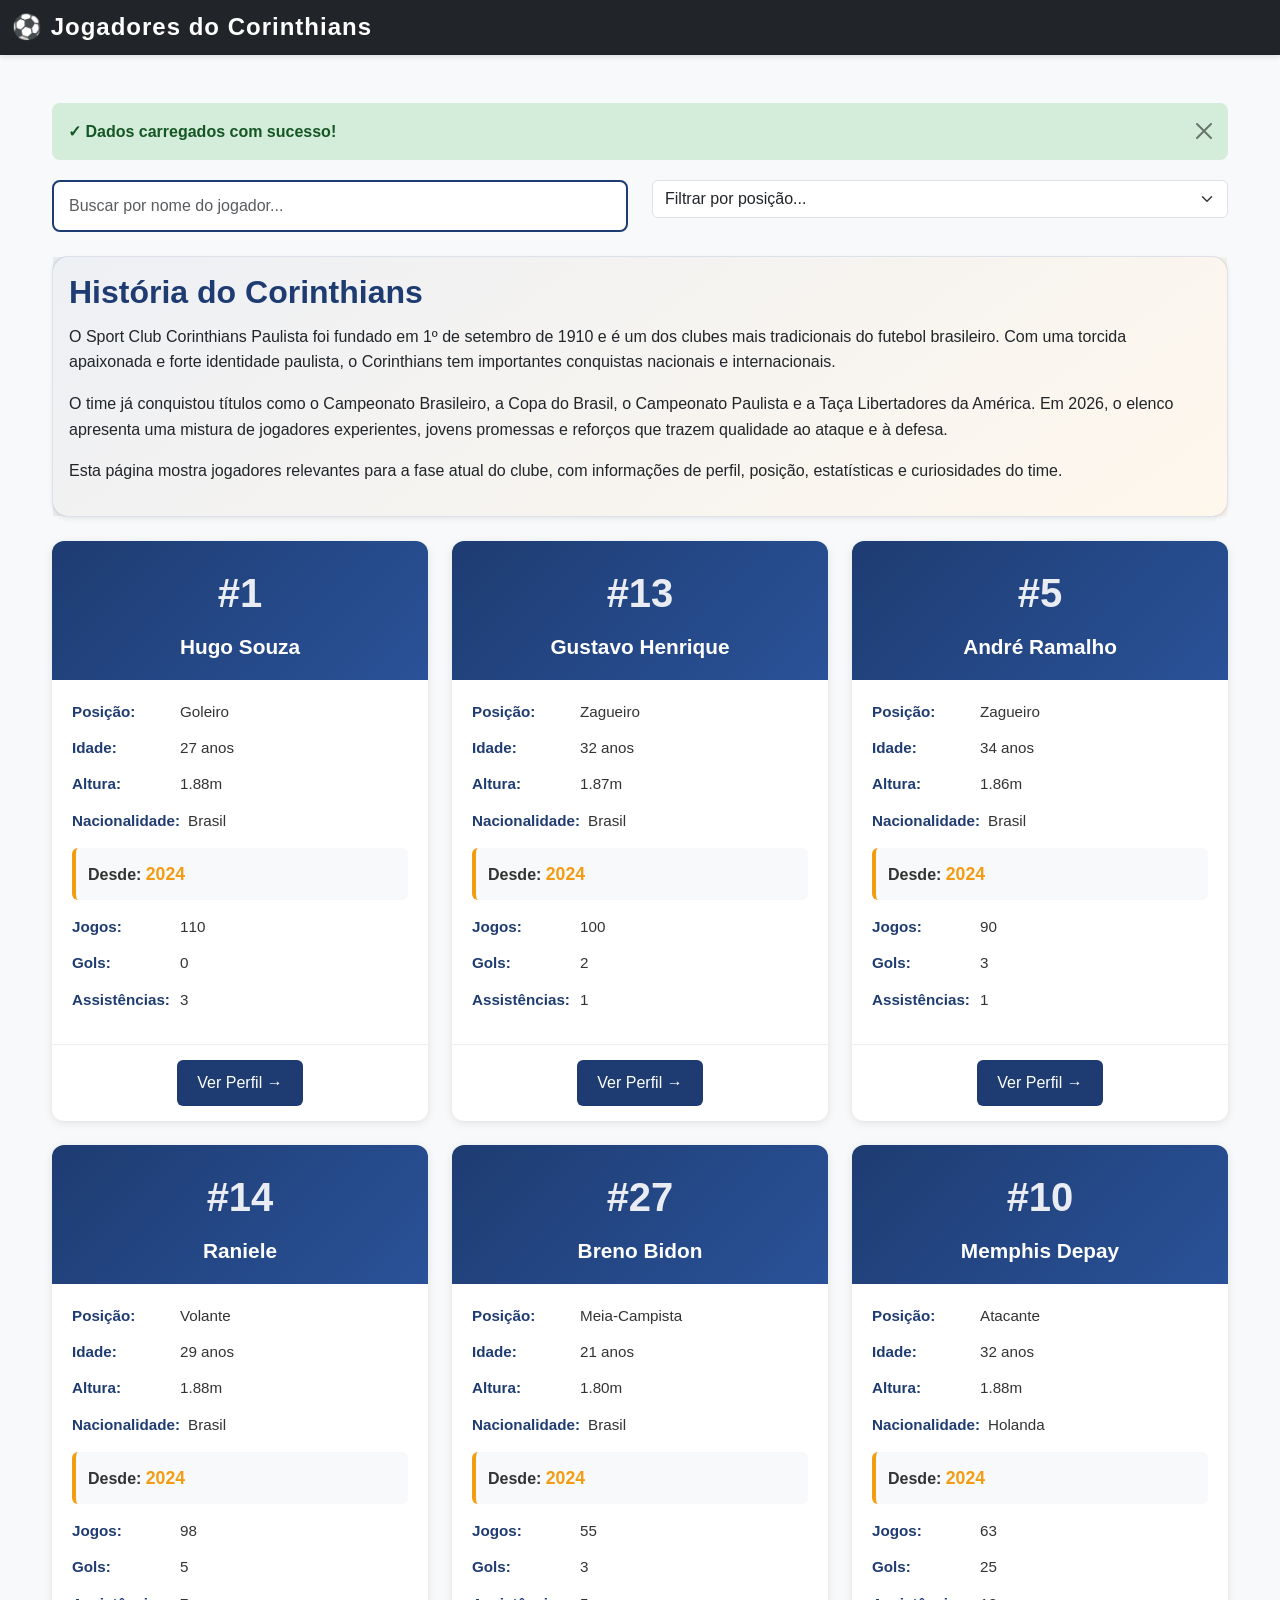
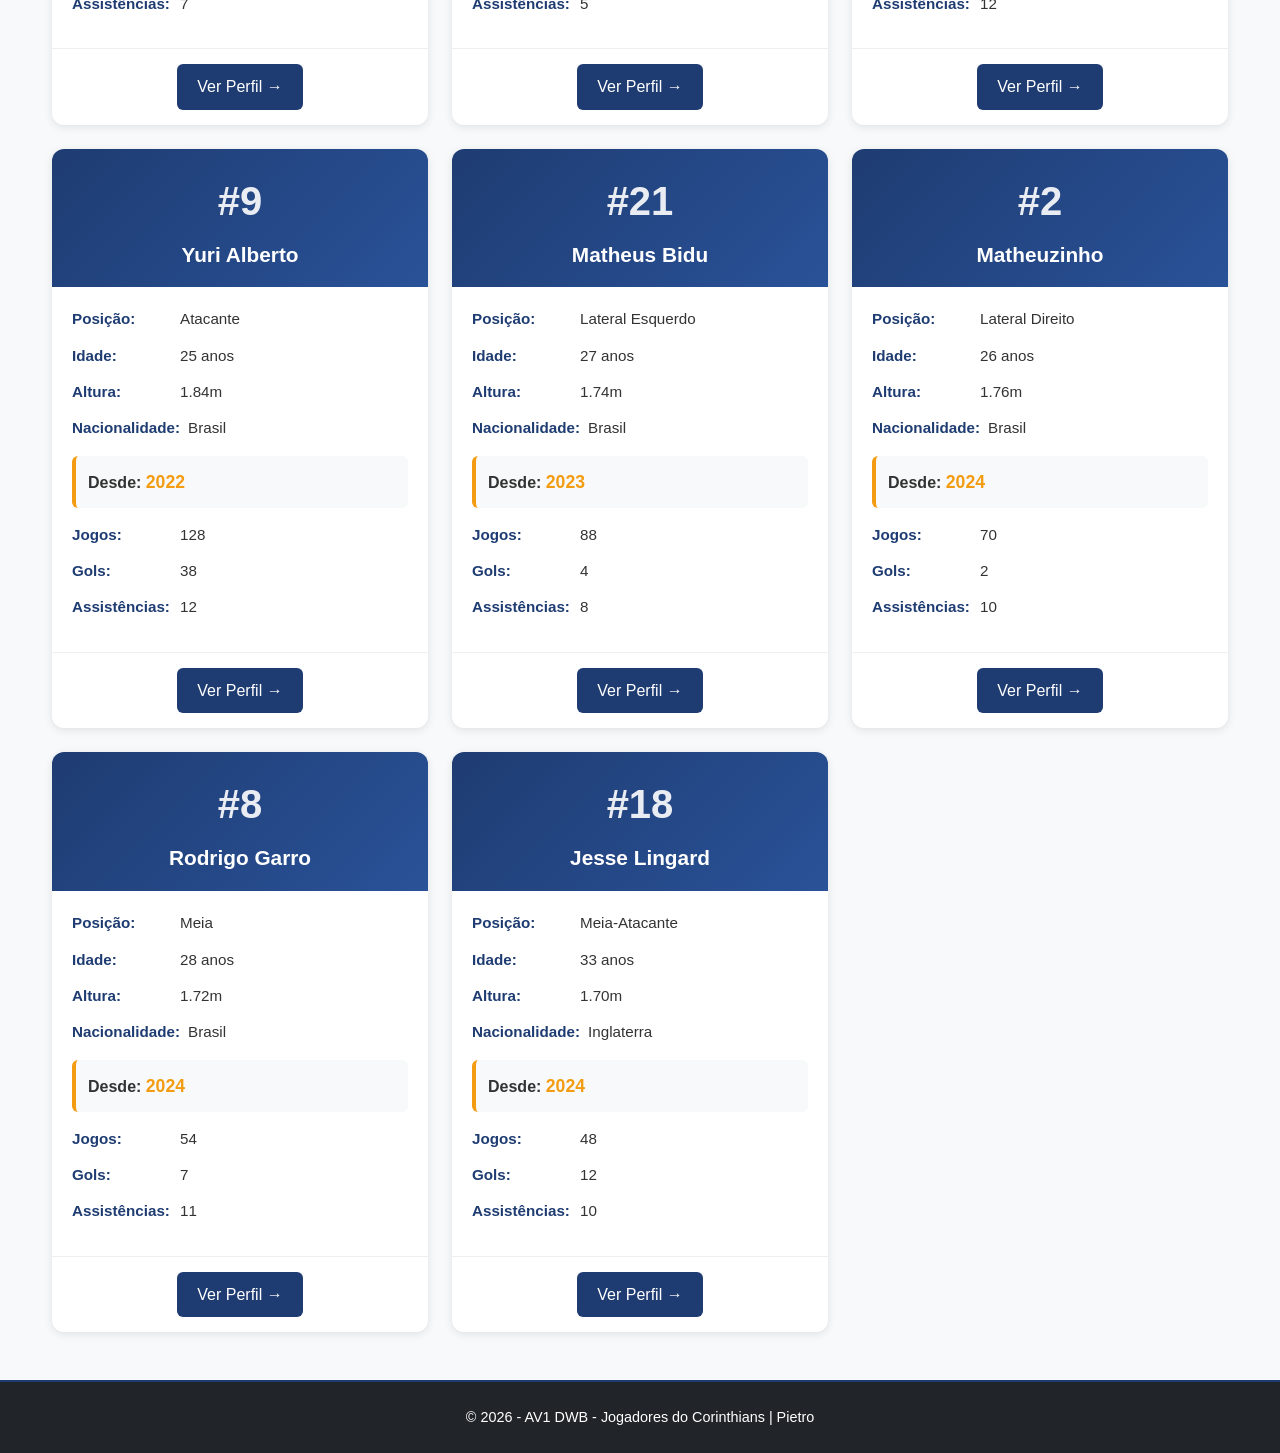
==== index.html @ 1aa10a3b "Initial commit - jogadores do Corinthians" ====
<!DOCTYPE html>
<html lang="pt-BR">
<head>
    <meta charset="UTF-8">
    <meta name="viewport" content="width=device-width, initial-scale=1.0">
    <title>Jogadores do Corinthians - AV1 DWB</title>
    <link href="https://cdn.jsdelivr.net/npm/bootstrap@5.3.0/dist/css/bootstrap.min.css" rel="stylesheet">
    <link rel="stylesheet" href="css/style.css">
</head>
<body>
    <!-- Navbar -->
    <nav class="navbar navbar-dark bg-dark sticky-top">
        <div class="container-fluid">
            <span class="navbar-brand mb-0 h1">⚽ Jogadores do Corinthians</span>
            <span class="navbar-text text-white" id="loading-badge" style="display: none;">
                <span class="spinner-border spinner-border-sm me-2" role="status" aria-hidden="true"></span>
                Carregando...
            </span>
        </div>
    </nav>

    <!-- Main Container -->
    <div class="container my-5">
        <!-- Alert de Erro -->
        <div id="error-alert" class="alert alert-danger alert-dismissible fade" role="alert" style="display: none;">
            <strong>Erro ao carregar dados!</strong>
            <span id="error-message"></span>
            <button type="button" class="btn-close" data-bs-dismiss="alert" aria-label="Close"></button>
        </div>

        <!-- Alert de Sucesso -->
        <div id="success-alert" class="alert alert-success alert-dismissible fade show" role="alert" style="display: none;">
            <strong>✓ Dados carregados com sucesso!</strong>
            <button type="button" class="btn-close" data-bs-dismiss="alert" aria-label="Close"></button>
        </div>

        <!-- Filtro -->
        <div class="row mb-4">
            <div class="col-md-6">
                <input type="text" id="search-input" class="form-control" placeholder="Buscar por nome do jogador...">
            </div>
            <div class="col-md-6">
                <select id="position-filter" class="form-select">
                    <option value="">Filtrar por posição...</option>
                </select>
            </div>
        </div>

        <!-- História do Time -->
        <div class="row mb-4">
            <div class="col-12">
                <div class="card team-info-card shadow-sm">
                    <div class="card-body">
                        <h2 class="card-title">História do Corinthians</h2>
                        <p>O Sport Club Corinthians Paulista foi fundado em 1º de setembro de 1910 e é um dos clubes mais tradicionais do futebol brasileiro. Com uma torcida apaixonada e forte identidade paulista, o Corinthians tem importantes conquistas nacionais e internacionais.</p>
                        <p>O time já conquistou títulos como o Campeonato Brasileiro, a Copa do Brasil, o Campeonato Paulista e a Taça Libertadores da América. Em 2026, o elenco apresenta uma mistura de jogadores experientes, jovens promessas e reforços que trazem qualidade ao ataque e à defesa.</p>
                        <p>Esta página mostra jogadores relevantes para a fase atual do clube, com informações de perfil, posição, estatísticas e curiosidades do time.</p>
                    </div>
                </div>
            </div>
        </div>

        <!-- Cards de Jogadores -->
        <div id="players-container" class="row g-4">
            <!-- Cards serão inseridos aqui via JavaScript -->
        </div>

        <!-- Mensagem quando não há resultados -->
        <div id="no-results" class="alert alert-info text-center" role="alert" style="display: none;">
            <p>Nenhum jogador encontrado com os filtros selecionados.</p>
        </div>
    </div>

    <!-- Footer -->
    <footer class="bg-dark text-white text-center py-4 mt-5">
        <p>&copy; 2026 - AV1 DWB - Jogadores do Corinthians | Pietro</p>
    </footer>

    <!-- Scripts -->
    <script src="https://cdn.jsdelivr.net/npm/bootstrap@5.3.0/dist/js/bootstrap.bundle.min.js"></script>
    <script src="js/script.js"></script>
</body>
</html>
---- css/style.css ----
/* Variáveis CSS */
:root {
    --primary-color: #1e3c72;
    --secondary-color: #2a5298;
    --accent-color: #f39c12;
    --text-color: #333;
    --light-bg: #f8f9fa;
}

/* Reset e Estilos Globais */
* {
    margin: 0;
    padding: 0;
    box-sizing: border-box;
}

body {
    font-family: 'Segoe UI', Tahoma, Geneva, Verdana, sans-serif;
    color: var(--text-color);
    background-color: var(--light-bg);
    line-height: 1.6;
}

/* Navbar */
.navbar {
    box-shadow: 0 2px 5px rgba(0, 0, 0, 0.1);
}

.navbar-brand {
    font-size: 1.5rem;
    font-weight: bold;
    letter-spacing: 1px;
}

/* Container */
.container {
    max-width: 1200px;
}

/* Filtros */
#search-input,
#state-filter {
    border-radius: 8px;
    border: 2px solid var(--primary-color);
    padding: 12px 15px;
    font-size: 1rem;
    transition: all 0.3s ease;
}

#search-input:focus,
#state-filter:focus {
    border-color: var(--accent-color);
    box-shadow: 0 0 10px rgba(243, 156, 18, 0.3);
    outline: none;
}

/* Cards de Estádios */
.player-card {
    background: white;
    border: none;
    border-radius: 12px;
    overflow: hidden;
    transition: all 0.3s ease;
    box-shadow: 0 2px 8px rgba(0, 0, 0, 0.1);
    height: 100%;
    display: flex;
    flex-direction: column;
}

.player-card:hover {
    transform: translateY(-8px);
    box-shadow: 0 8px 20px rgba(0, 0, 0, 0.15);
}

.player-card-header {
    background: linear-gradient(135deg, var(--primary-color), var(--secondary-color));
    color: white;
    padding: 20px;
    text-align: center;
    min-height: 120px;
    display: flex;
    flex-direction: column;
    justify-content: center;
    align-items: center;
}

.player-number {
    font-size: 2.5rem;
    font-weight: bold;
    opacity: 0.9;
}

.player-card-header h5 {
    margin: 10px 0 0 0;
    font-weight: 600;
    font-size: 1.3rem;
    word-wrap: break-word;
}

.player-card-body {
    padding: 20px;
    flex-grow: 1;
}

.player-info {
    display: flex;
    align-items: center;
    margin-bottom: 12px;
    font-size: 0.95rem;
}

.player-info strong {
    color: var(--primary-color);
    margin-right: 8px;
    min-width: 100px;
}

.player-info span {
    color: var(--text-color);
}

.player-highlight {
    background-color: var(--light-bg);
    border-left: 4px solid var(--accent-color);
    padding: 12px;
    border-radius: 6px;
    margin: 15px 0;
}

.player-highlight span {
    font-weight: bold;
    color: var(--accent-color);
    font-size: 1.1rem;
}

.player-card-footer {
    padding: 15px 20px;
    border-top: 1px solid #eee;
    text-align: center;
}

.team-info-card {
    border-radius: 16px;
    border: 1px solid rgba(30, 60, 114, 0.15);
}

.team-info-card .card-body {
    background: linear-gradient(145deg, rgba(30, 60, 114, 0.08), rgba(243, 156, 18, 0.08));
}

.team-info-card .card-title {
    color: var(--primary-color);
    font-weight: 700;
    margin-bottom: 0.75rem;
}

.btn-details {
    background-color: var(--primary-color);
    color: white;
    border: none;
    padding: 10px 20px;
    border-radius: 6px;
    font-weight: 500;
    transition: all 0.3s ease;
    text-decoration: none;
    display: inline-block;
}

.btn-details:hover {
    background-color: var(--secondary-color);
    transform: scale(1.05);
    color: white;
    text-decoration: none;
}

/* Alert */
.alert {
    border-radius: 8px;
    border: none;
    margin-bottom: 20px;
}

.alert-danger {
    background-color: #f8d7da;
    color: #721c24;
}

.alert-success {
    background-color: #d4edda;
    color: #155724;
}

.alert-info {
    background-color: #d1ecf1;
    color: #0c5460;
}

/* Loading Badge */
#loading-badge {
    animation: pulse 1.5s infinite;
}

@keyframes pulse {
    0% {
        opacity: 1;
    }
    50% {
        opacity: 0.6;
    }
    100% {
        opacity: 1;
    }
}

/* Spinner */
.spinner-border-sm {
    width: 1rem;
    height: 1rem;
    border-width: 0.25em;
}

/* Footer */
footer {
    margin-top: auto;
    border-top: 2px solid var(--primary-color);
}

footer p {
    margin: 0;
    font-size: 0.9rem;
}

/* Responsive */
@media (max-width: 768px) {
    .navbar-brand {
        font-size: 1.2rem;
    }

    .stadium-card-header h5 {
        font-size: 1.1rem;
    }

    .stadium-info {
        font-size: 0.85rem;
    }

    #search-input,
    #state-filter {
        margin-bottom: 10px;
    }
}

/* Animações */
.stadium-card {
    animation: fadeInUp 0.5s ease-out;
}

@keyframes fadeInUp {
    from {
        opacity: 0;
        transform: translateY(20px);
    }
    to {
        opacity: 1;
        transform: translateY(0);
    }
}

/* Feedback visual para interações */
.btn-details:active {
    transform: scale(0.98);
}
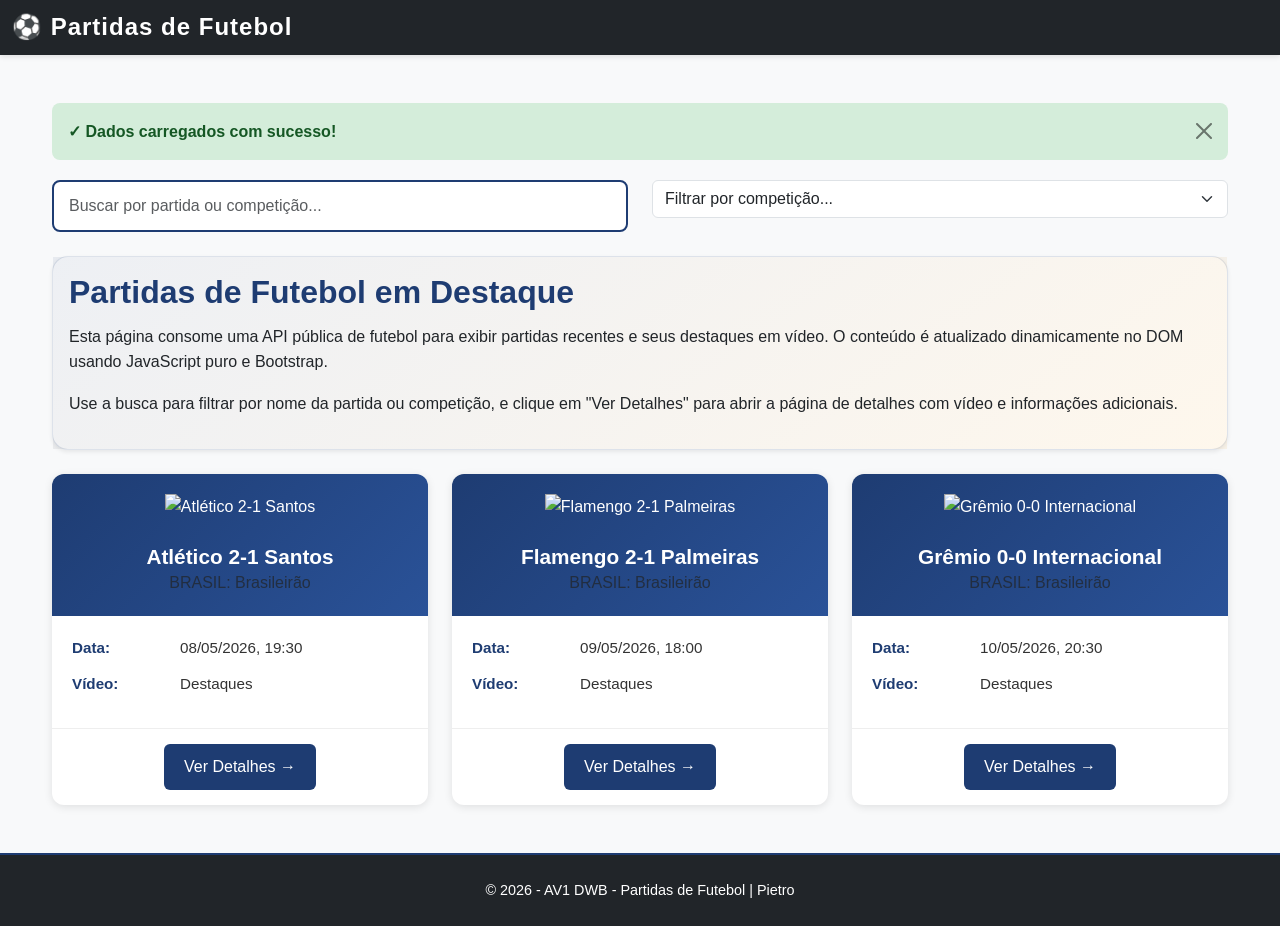
==== commit 3988d090: "Atualiza README e migra para API pública de partidas de futebol" ====
--- a/index.html
+++ b/index.html
@@ -3,7 +3,7 @@
 <head>
     <meta charset="UTF-8">
     <meta name="viewport" content="width=device-width, initial-scale=1.0">
-    <title>Jogadores do Corinthians - AV1 DWB</title>
+    <title>Partidas de Futebol - AV1 DWB</title>
     <link href="https://cdn.jsdelivr.net/npm/bootstrap@5.3.0/dist/css/bootstrap.min.css" rel="stylesheet">
     <link rel="stylesheet" href="css/style.css">
 </head>
@@ -11,7 +11,7 @@
     <!-- Navbar -->
     <nav class="navbar navbar-dark bg-dark sticky-top">
         <div class="container-fluid">
-            <span class="navbar-brand mb-0 h1">⚽ Jogadores do Corinthians</span>
+            <span class="navbar-brand mb-0 h1">⚽ Partidas de Futebol</span>
             <span class="navbar-text text-white" id="loading-badge" style="display: none;">
                 <span class="spinner-border spinner-border-sm me-2" role="status" aria-hidden="true"></span>
                 Carregando...
@@ -37,11 +37,11 @@
         <!-- Filtro -->
         <div class="row mb-4">
             <div class="col-md-6">
-                <input type="text" id="search-input" class="form-control" placeholder="Buscar por nome do jogador...">
+                <input type="text" id="search-input" class="form-control" placeholder="Buscar por partida ou competição...">
             </div>
             <div class="col-md-6">
                 <select id="position-filter" class="form-select">
-                    <option value="">Filtrar por posição...</option>
+                    <option value="">Filtrar por competição...</option>
                 </select>
             </div>
         </div>
@@ -51,29 +51,28 @@
             <div class="col-12">
                 <div class="card team-info-card shadow-sm">
                     <div class="card-body">
-                        <h2 class="card-title">História do Corinthians</h2>
-                        <p>O Sport Club Corinthians Paulista foi fundado em 1º de setembro de 1910 e é um dos clubes mais tradicionais do futebol brasileiro. Com uma torcida apaixonada e forte identidade paulista, o Corinthians tem importantes conquistas nacionais e internacionais.</p>
-                        <p>O time já conquistou títulos como o Campeonato Brasileiro, a Copa do Brasil, o Campeonato Paulista e a Taça Libertadores da América. Em 2026, o elenco apresenta uma mistura de jogadores experientes, jovens promessas e reforços que trazem qualidade ao ataque e à defesa.</p>
-                        <p>Esta página mostra jogadores relevantes para a fase atual do clube, com informações de perfil, posição, estatísticas e curiosidades do time.</p>
+                        <h2 class="card-title">Partidas de Futebol em Destaque</h2>
+                        <p>Esta página consome uma API pública de futebol para exibir partidas recentes e seus destaques em vídeo. O conteúdo é atualizado dinamicamente no DOM usando JavaScript puro e Bootstrap.</p>
+                        <p>Use a busca para filtrar por nome da partida ou competição, e clique em "Ver Detalhes" para abrir a página de detalhes com vídeo e informações adicionais.</p>
                     </div>
                 </div>
             </div>
         </div>
 
-        <!-- Cards de Jogadores -->
+        <!-- Cards de Partidas -->
         <div id="players-container" class="row g-4">
             <!-- Cards serão inseridos aqui via JavaScript -->
         </div>
 
         <!-- Mensagem quando não há resultados -->
         <div id="no-results" class="alert alert-info text-center" role="alert" style="display: none;">
-            <p>Nenhum jogador encontrado com os filtros selecionados.</p>
+            <p>Nenhuma partida encontrada com os filtros selecionados.</p>
         </div>
     </div>
 
     <!-- Footer -->
     <footer class="bg-dark text-white text-center py-4 mt-5">
-        <p>&copy; 2026 - AV1 DWB - Jogadores do Corinthians | Pietro</p>
+        <p>&copy; 2026 - AV1 DWB - Partidas de Futebol | Pietro</p>
     </footer>
 
     <!-- Scripts -->
